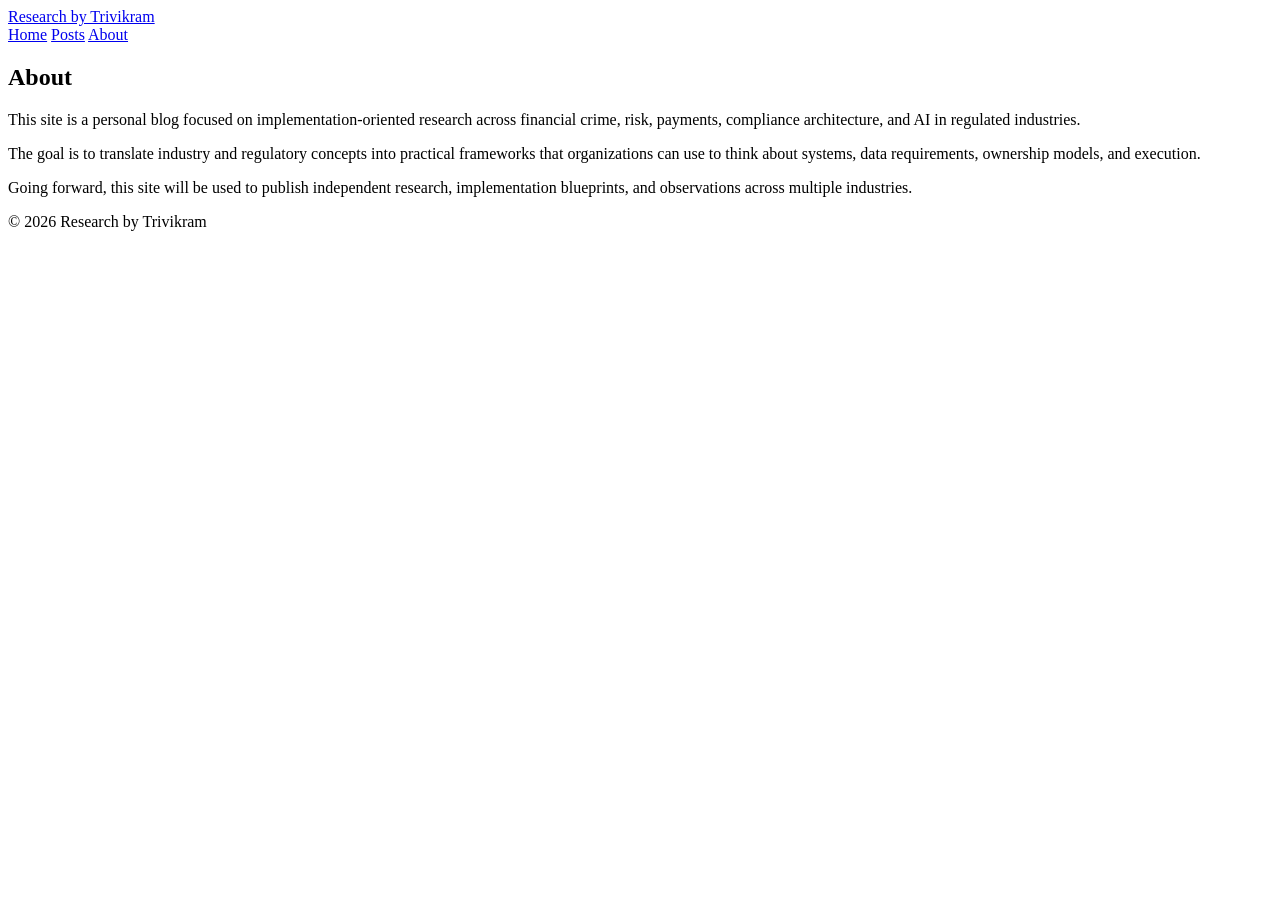
==== about.html @ 57070008 "Add files via upload" ====
<!DOCTYPE html>
<html lang="en">
<head>
  <meta charset="UTF-8" />
  <meta name="viewport" content="width=device-width, initial-scale=1.0" />
  <title>About | Research by Trivikram</title>
  <meta name="description" content="About the author and the purpose of this research blog." />
  <link rel="stylesheet" href="assets/styles.css" />
</head>
<body>
  <header class="site-header">
    <div class="wrap nav">
      <a class="brand" href="index.html">Research by Trivikram</a>
      <nav>
        <a href="index.html">Home</a>
        <a href="posts.html">Posts</a>
        <a href="about.html">About</a>
      </nav>
    </div>
  </header>

  <main class="wrap section">
    <article class="card article">
      <h1>About</h1>
      <p>
        This site is a personal blog focused on implementation-oriented research across financial crime, risk,
        payments, compliance architecture, and AI in regulated industries.
      </p>
      <p>
        The goal is to translate industry and regulatory concepts into practical frameworks that organizations can
        use to think about systems, data requirements, ownership models, and execution.
      </p>
      <p>
        Going forward, this site will be used to publish independent research, implementation blueprints, and
        observations across multiple industries.
      </p>
    </article>
  </main>

  <footer class="site-footer">
    <div class="wrap footer-inner">
      <p>© 2026 Research by Trivikram</p>
    </div>
  </footer>
</body>
</html>
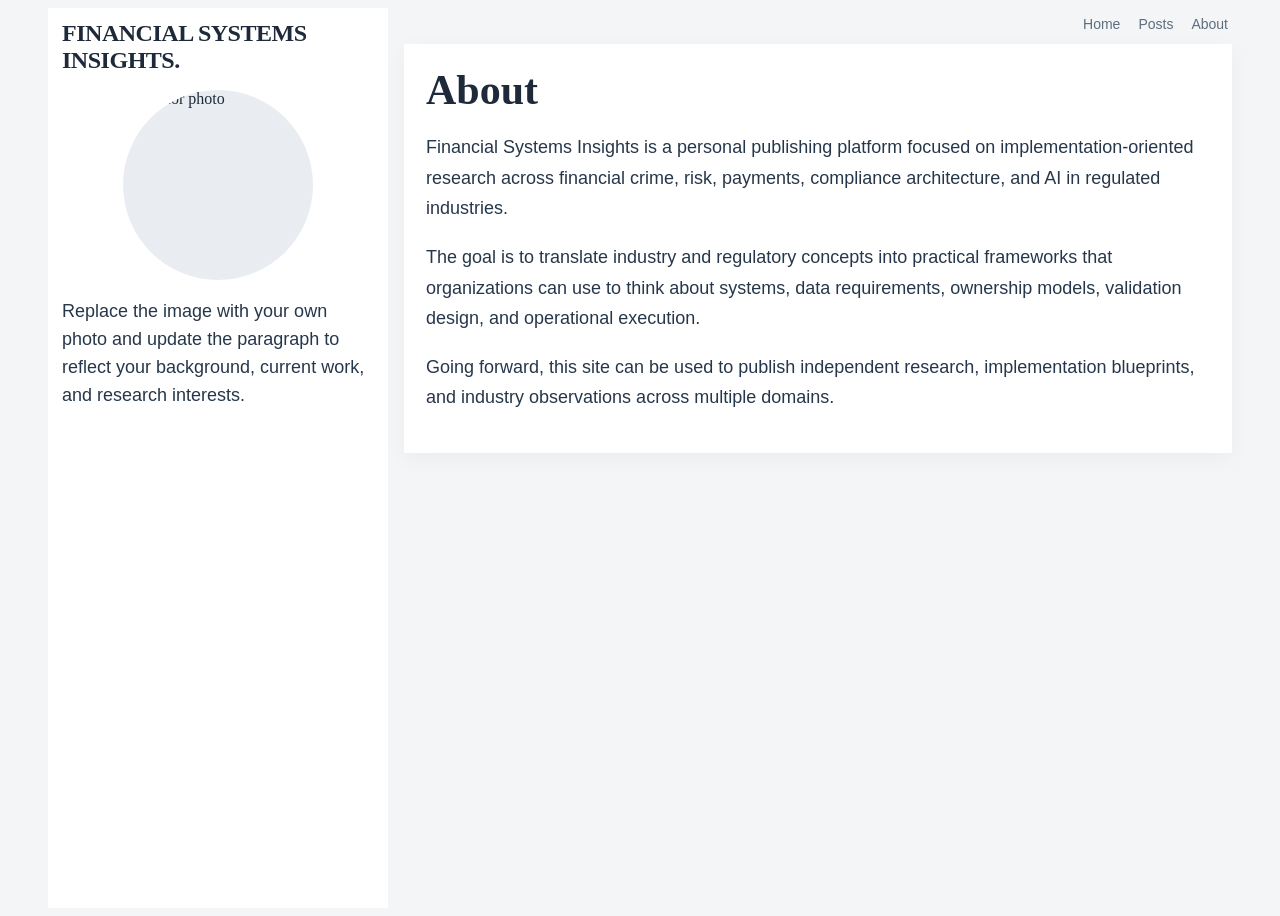
==== commit 7a985a4c: "qwe" ====
--- a/about.html
+++ b/about.html
@@ -3,44 +3,44 @@
 <head>
   <meta charset="UTF-8" />
   <meta name="viewport" content="width=device-width, initial-scale=1.0" />
-  <title>About | Research by Trivikram</title>
-  <meta name="description" content="About the author and the purpose of this research blog." />
+  <title>About | Financial Systems Insights</title>
   <link rel="stylesheet" href="assets/styles.css" />
 </head>
 <body>
-  <header class="site-header">
-    <div class="wrap nav">
-      <a class="brand" href="index.html">Research by Trivikram</a>
-      <nav>
-        <a href="index.html">Home</a>
-        <a href="posts.html">Posts</a>
-        <a href="about.html">About</a>
-      </nav>
+  <div class="page">
+    <div class="layout">
+      <aside class="left-rail">
+        <h1 class="brand">Financial Systems Insights.</h1>
+        <div class="author-photo"><img src="assets/author-placeholder.png" alt="Author photo" /></div>
+        <p class="about">
+          Replace the image with your own photo and update the paragraph to reflect your background, current work, and research interests.
+        </p>
+      </aside>
+
+      <main class="right-content">
+        <nav class="top-nav">
+          <a href="index.html">Home</a>
+          <a href="posts.html">Posts</a>
+          <a href="about.html">About</a>
+        </nav>
+
+        <article class="about-page">
+          <h1>About</h1>
+          <p>
+            Financial Systems Insights is a personal publishing platform focused on implementation-oriented
+            research across financial crime, risk, payments, compliance architecture, and AI in regulated industries.
+          </p>
+          <p>
+            The goal is to translate industry and regulatory concepts into practical frameworks that organizations can
+            use to think about systems, data requirements, ownership models, validation design, and operational execution.
+          </p>
+          <p>
+            Going forward, this site can be used to publish independent research, implementation blueprints,
+            and industry observations across multiple domains.
+          </p>
+        </article>
+      </main>
     </div>
-  </header>
-
-  <main class="wrap section">
-    <article class="card article">
-      <h1>About</h1>
-      <p>
-        This site is a personal blog focused on implementation-oriented research across financial crime, risk,
-        payments, compliance architecture, and AI in regulated industries.
-      </p>
-      <p>
-        The goal is to translate industry and regulatory concepts into practical frameworks that organizations can
-        use to think about systems, data requirements, ownership models, and execution.
-      </p>
-      <p>
-        Going forward, this site will be used to publish independent research, implementation blueprints, and
-        observations across multiple industries.
-      </p>
-    </article>
-  </main>
-
-  <footer class="site-footer">
-    <div class="wrap footer-inner">
-      <p>© 2026 Research by Trivikram</p>
-    </div>
-  </footer>
+  </div>
 </body>
-</html>+</html>
--- a/assets/styles.css
+++ b/assets/styles.css
@@ -0,0 +1,175 @@
+
+:root{
+  --bg:#f4f5f7;
+  --paper:#ffffff;
+  --text:#1e2a39;
+  --muted:#5f6d7f;
+  --line:#d9dde4;
+  --accent:#b96b83;
+  --accent-dark:#9d5269;
+  --shadow:0 6px 20px rgba(0,0,0,.04);
+}
+*{box-sizing:border-box}
+html,body{margin:0;padding:0}
+body{
+  font-family: Georgia, "Times New Roman", serif;
+  background:var(--bg);
+  color:var(--text);
+}
+a{text-decoration:none;color:inherit}
+.page{
+  max-width:1200px;
+  margin:0 auto;
+  padding:8px;
+}
+.layout{
+  display:grid;
+  grid-template-columns:340px 1fr;
+  gap:16px;
+  align-items:start;
+}
+.left-rail{
+  background:var(--paper);
+  padding:12px 14px;
+  min-height:100vh;
+  position:sticky;
+  top:0;
+}
+.brand{
+  font-size:24px;
+  font-weight:700;
+  letter-spacing:-.02em;
+  margin:0 0 10px;
+  text-transform:uppercase;
+}
+.author-photo{
+  width:190px;
+  height:190px;
+  border-radius:50%;
+  overflow:hidden;
+  margin:16px auto 18px;
+  background:#e9edf2;
+}
+.author-photo img{
+  width:100%;
+  height:100%;
+  object-fit:cover;
+  display:block;
+}
+.about{
+  font-family: Arial, Helvetica, sans-serif;
+  font-size:18px;
+  line-height:1.55;
+  color:#27374b;
+  margin:0 0 18px;
+}
+.socials{
+  display:flex;
+  gap:12px;
+  margin:12px 0 20px;
+}
+.social{
+  width:44px;height:44px;border-radius:50%;
+  display:flex;align-items:center;justify-content:center;
+  color:#fff;font-family:Arial,Helvetica,sans-serif;font-weight:700;font-size:22px;
+}
+.s-fb{background:#4267B2}.s-pi{background:#cc2127}.s-x{background:#111}.s-in{background:#0a66c2}
+.rail-title{
+  border-top:6px solid #111;
+  display:inline-block;
+  padding-top:4px;
+  margin:8px 0 10px;
+  font-size:22px;
+  font-weight:700;
+  text-transform:uppercase;
+}
+.latest-list{
+  list-style:none;
+  padding:0;margin:0;
+}
+.latest-list li{
+  margin:0 0 14px;
+  font-family:Arial, Helvetica, sans-serif;
+  font-size:18px;
+  line-height:1.45;
+}
+.right-content{
+  padding-top:0;
+}
+.top-nav{
+  display:flex;
+  justify-content:flex-end;
+  gap:18px;
+  padding:8px 4px 12px;
+  font-family:Arial, Helvetica, sans-serif;
+  font-size:14px;
+  color:var(--muted);
+}
+.top-nav a:hover{color:var(--accent-dark)}
+.post{
+  background:var(--paper);
+  padding:12px 14px 10px;
+  margin-bottom:10px;
+  border-top:1px solid #111;
+  box-shadow:var(--shadow);
+}
+.post:first-of-type{border-top:none}
+.kicker{
+  font-family:Arial, Helvetica, sans-serif;
+  font-size:12px;
+  color:var(--accent);
+  text-transform:uppercase;
+  letter-spacing:.08em;
+  font-weight:700;
+  margin-bottom:8px;
+}
+.post h2{
+  margin:0 0 10px;
+  font-size:34px;
+  line-height:1.18;
+  font-weight:700;
+  letter-spacing:-.02em;
+}
+.post p{
+  margin:0 0 10px;
+  font-family:Arial, Helvetica, sans-serif;
+  font-size:18px;
+  line-height:1.58;
+  color:#27374b;
+}
+.read-more{
+  font-family:Arial, Helvetica, sans-serif;
+  font-size:16px;
+  color:var(--text);
+}
+.read-more:hover{color:var(--accent-dark)}
+.separator{
+  height:1px;
+  background:var(--line);
+  margin:10px 0 4px;
+}
+.about-page,.post-page{
+  background:var(--paper);
+  padding:22px;
+  box-shadow:var(--shadow);
+}
+.about-page h1,.post-page h1{
+  margin:0 0 12px;
+  font-size:42px;
+  line-height:1.15;
+}
+.post-page h2{
+  margin:22px 0 10px;
+  font-size:28px;
+}
+.about-page p,.post-page p,.post-page li{
+  font-family:Arial, Helvetica, sans-serif;
+  font-size:18px;
+  line-height:1.7;
+  color:#27374b;
+}
+.post-page ul{padding-left:22px}
+@media (max-width: 900px){
+  .layout{grid-template-columns:1fr}
+  .left-rail{position:static;min-height:auto}
+}
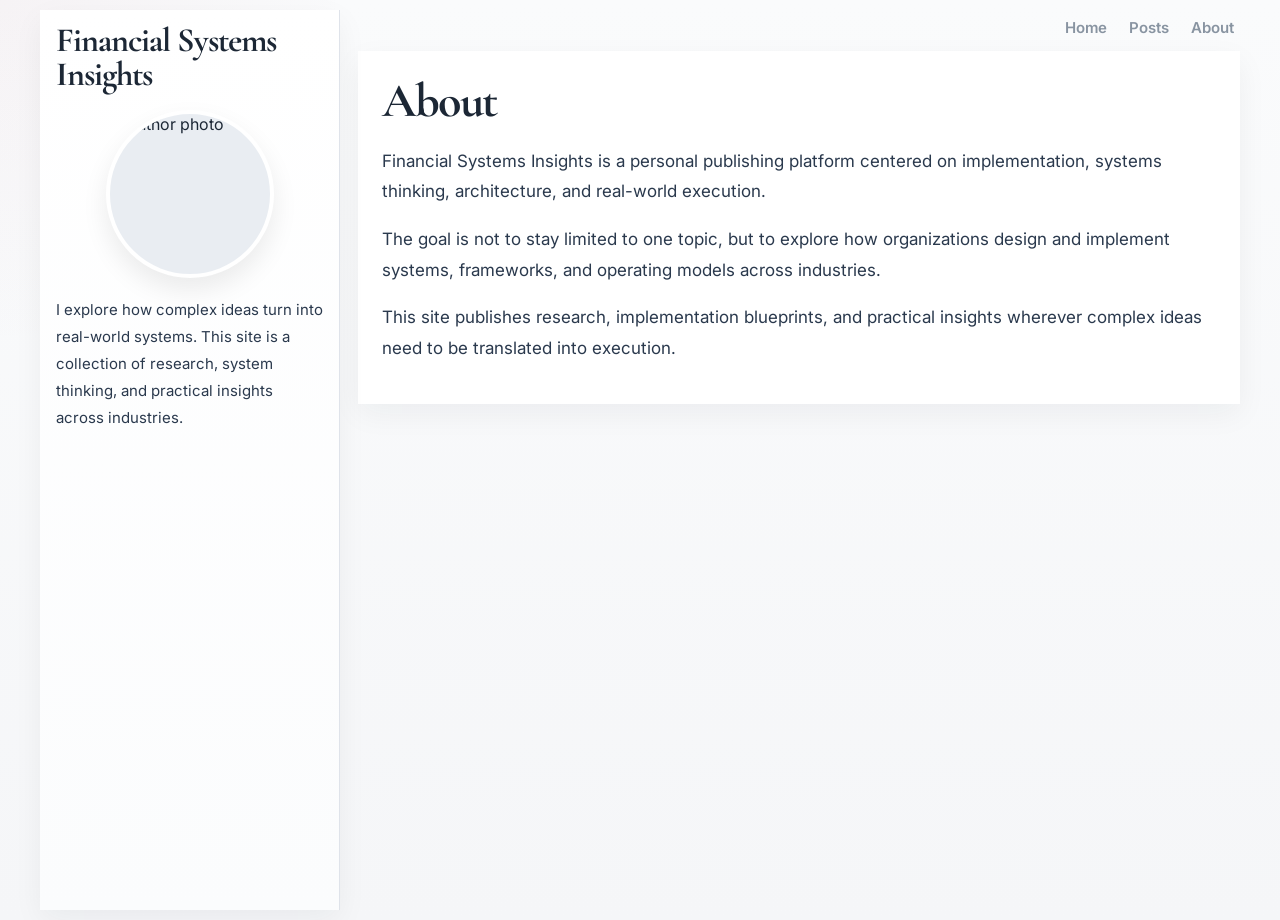
==== commit 6917027d: "qa" ====
--- a/about.html
+++ b/about.html
@@ -1,46 +1 @@
-<!DOCTYPE html>
-<html lang="en">
-<head>
-  <meta charset="UTF-8" />
-  <meta name="viewport" content="width=device-width, initial-scale=1.0" />
-  <title>About | Financial Systems Insights</title>
-  <link rel="stylesheet" href="assets/styles.css" />
-</head>
-<body>
-  <div class="page">
-    <div class="layout">
-      <aside class="left-rail">
-        <h1 class="brand">Financial Systems Insights.</h1>
-        <div class="author-photo"><img src="assets/author-placeholder.png" alt="Author photo" /></div>
-        <p class="about">
-          Replace the image with your own photo and update the paragraph to reflect your background, current work, and research interests.
-        </p>
-      </aside>
-
-      <main class="right-content">
-        <nav class="top-nav">
-          <a href="index.html">Home</a>
-          <a href="posts.html">Posts</a>
-          <a href="about.html">About</a>
-        </nav>
-
-        <article class="about-page">
-          <h1>About</h1>
-          <p>
-            Financial Systems Insights is a personal publishing platform focused on implementation-oriented
-            research across financial crime, risk, payments, compliance architecture, and AI in regulated industries.
-          </p>
-          <p>
-            The goal is to translate industry and regulatory concepts into practical frameworks that organizations can
-            use to think about systems, data requirements, ownership models, validation design, and operational execution.
-          </p>
-          <p>
-            Going forward, this site can be used to publish independent research, implementation blueprints,
-            and industry observations across multiple domains.
-          </p>
-        </article>
-      </main>
-    </div>
-  </div>
-</body>
-</html>
+<!DOCTYPE html><html lang="en"><head><meta charset="UTF-8" /><meta name="viewport" content="width=device-width, initial-scale=1.0" /><title>About | Financial Systems Insights</title><link rel="stylesheet" href="assets/styles.css" /></head><body><div class="page"><div class="layout"><aside class="left-rail"><h1 class="brand">Financial Systems Insights</h1><div class="author-photo"><img src="assets/author-placeholder.png" alt="Author photo" /></div><p class="about">I explore how complex ideas turn into real-world systems. This site is a collection of research, system thinking, and practical insights across industries.</p></aside><main class="right-content"><nav class="top-nav"><a href="index.html">Home</a><a href="posts.html">Posts</a><a href="about.html">About</a></nav><article class="about-page"><h1>About</h1><p>Financial Systems Insights is a personal publishing platform centered on implementation, systems thinking, architecture, and real-world execution.</p><p>The goal is not to stay limited to one topic, but to explore how organizations design and implement systems, frameworks, and operating models across industries.</p><p>This site publishes research, implementation blueprints, and practical insights wherever complex ideas need to be translated into execution.</p></article></main></div></div></body></html>
--- a/assets/styles.css
+++ b/assets/styles.css
@@ -1,175 +1,51 @@
-
-:root{
-  --bg:#f4f5f7;
-  --paper:#ffffff;
-  --text:#1e2a39;
-  --muted:#5f6d7f;
-  --line:#d9dde4;
-  --accent:#b96b83;
-  --accent-dark:#9d5269;
-  --shadow:0 6px 20px rgba(0,0,0,.04);
-}
-*{box-sizing:border-box}
-html,body{margin:0;padding:0}
-body{
-  font-family: Georgia, "Times New Roman", serif;
-  background:var(--bg);
-  color:var(--text);
-}
+@import url('https://fonts.googleapis.com/css2?family=Inter:wght@400;500;600;700;800&family=Cormorant+Garamond:wght@600;700&display=swap');
+:root{--bg:#f5f6f8;--paper:#ffffff;--text:#1c2735;--muted:#617082;--line:#dfe3ea;--accent:#b56f86;--accent-dark:#964f66;--shadow:0 10px 28px rgba(21,31,45,.05);--shadow-soft:0 20px 50px rgba(21,31,45,.06);--chip:#f7f8fb;--chipline:#d9dde6}
+*{box-sizing:border-box}html,body{margin:0;padding:0}
+body{font-family:Inter,Arial,Helvetica,sans-serif;background:radial-gradient(circle at top left, rgba(181,111,134,.06), transparent 22%),linear-gradient(180deg,#fafbfc 0%, var(--bg) 100%);color:var(--text)}
 a{text-decoration:none;color:inherit}
-.page{
-  max-width:1200px;
-  margin:0 auto;
-  padding:8px;
-}
-.layout{
-  display:grid;
-  grid-template-columns:340px 1fr;
-  gap:16px;
-  align-items:start;
-}
-.left-rail{
-  background:var(--paper);
-  padding:12px 14px;
-  min-height:100vh;
-  position:sticky;
-  top:0;
-}
-.brand{
-  font-size:24px;
-  font-weight:700;
-  letter-spacing:-.02em;
-  margin:0 0 10px;
-  text-transform:uppercase;
-}
-.author-photo{
-  width:190px;
-  height:190px;
-  border-radius:50%;
-  overflow:hidden;
-  margin:16px auto 18px;
-  background:#e9edf2;
-}
-.author-photo img{
-  width:100%;
-  height:100%;
-  object-fit:cover;
-  display:block;
-}
-.about{
-  font-family: Arial, Helvetica, sans-serif;
-  font-size:18px;
-  line-height:1.55;
-  color:#27374b;
-  margin:0 0 18px;
-}
-.socials{
-  display:flex;
-  gap:12px;
-  margin:12px 0 20px;
-}
-.social{
-  width:44px;height:44px;border-radius:50%;
-  display:flex;align-items:center;justify-content:center;
-  color:#fff;font-family:Arial,Helvetica,sans-serif;font-weight:700;font-size:22px;
-}
+.page{max-width:1220px;margin:0 auto;padding:10px}
+.layout{display:grid;grid-template-columns:300px 1fr;gap:18px;align-items:start}
+.left-rail{background:linear-gradient(180deg,#ffffff 0%, #fbfcfd 100%);padding:14px 16px 18px;min-height:100vh;position:sticky;top:0;border-right:1px solid var(--line);box-shadow:var(--shadow)}
+.brand{font-family:"Cormorant Garamond",Georgia,serif;font-size:34px;font-weight:700;line-height:1;margin:0 0 14px;letter-spacing:-.03em}
+.author-photo{width:168px;height:168px;border-radius:50%;overflow:hidden;margin:18px auto 18px;background:#e9edf2;border:4px solid #fff;box-shadow:0 12px 26px rgba(0,0,0,.08)}
+.author-photo img{width:100%;height:100%;object-fit:cover;display:block}
+.about{font-size:15px;line-height:1.8;color:#2a394d;margin:0 0 16px}
+.socials{display:flex;gap:10px;margin:12px 0 20px}
+.social{width:42px;height:42px;border-radius:50%;display:flex;align-items:center;justify-content:center;color:#fff;font-weight:700;font-size:18px;box-shadow:0 8px 20px rgba(0,0,0,.08);transition:transform .18s ease,opacity .18s ease}
+.social:hover{transform:translateY(-2px);opacity:.92}
 .s-fb{background:#4267B2}.s-pi{background:#cc2127}.s-x{background:#111}.s-in{background:#0a66c2}
-.rail-title{
-  border-top:6px solid #111;
-  display:inline-block;
-  padding-top:4px;
-  margin:8px 0 10px;
-  font-size:22px;
-  font-weight:700;
-  text-transform:uppercase;
-}
-.latest-list{
-  list-style:none;
-  padding:0;margin:0;
-}
-.latest-list li{
-  margin:0 0 14px;
-  font-family:Arial, Helvetica, sans-serif;
-  font-size:18px;
-  line-height:1.45;
-}
-.right-content{
-  padding-top:0;
-}
-.top-nav{
-  display:flex;
-  justify-content:flex-end;
-  gap:18px;
-  padding:8px 4px 12px;
-  font-family:Arial, Helvetica, sans-serif;
-  font-size:14px;
-  color:var(--muted);
-}
-.top-nav a:hover{color:var(--accent-dark)}
-.post{
-  background:var(--paper);
-  padding:12px 14px 10px;
-  margin-bottom:10px;
-  border-top:1px solid #111;
-  box-shadow:var(--shadow);
-}
+.rail-title{border-top:5px solid #111;display:inline-block;padding-top:6px;margin:6px 0 12px;font-family:"Cormorant Garamond",Georgia,serif;font-size:18px;font-weight:700;text-transform:uppercase;letter-spacing:.04em}
+.latest-list{list-style:none;padding:0;margin:0}
+.latest-list li{margin:0 0 12px;font-size:15px;line-height:1.5;color:#2a394d}
+.latest-list a:hover{color:var(--accent-dark)}
+.right-content{padding-top:0}
+.top-nav{display:flex;justify-content:flex-end;gap:22px;padding:8px 6px 14px;font-size:15px;font-weight:600;color:var(--muted)}
+.top-nav a{opacity:.74;transition:opacity .18s ease,color .18s ease}
+.top-nav a:hover{opacity:1;color:var(--accent-dark)}
+.post{background:linear-gradient(180deg,#ffffff 0%, #fefefe 100%);padding:14px 16px 12px;margin-bottom:14px;border-top:1px solid #161a1f;box-shadow:var(--shadow);transition:transform .18s ease,box-shadow .18s ease}
+.post:hover{transform:translateY(-2px);box-shadow:var(--shadow-soft)}
 .post:first-of-type{border-top:none}
-.kicker{
-  font-family:Arial, Helvetica, sans-serif;
-  font-size:12px;
-  color:var(--accent);
-  text-transform:uppercase;
-  letter-spacing:.08em;
-  font-weight:700;
-  margin-bottom:8px;
-}
-.post h2{
-  margin:0 0 10px;
-  font-size:34px;
-  line-height:1.18;
-  font-weight:700;
-  letter-spacing:-.02em;
-}
-.post p{
-  margin:0 0 10px;
-  font-family:Arial, Helvetica, sans-serif;
-  font-size:18px;
-  line-height:1.58;
-  color:#27374b;
-}
-.read-more{
-  font-family:Arial, Helvetica, sans-serif;
-  font-size:16px;
-  color:var(--text);
-}
+.kicker{font-size:11px;color:var(--accent);text-transform:uppercase;letter-spacing:.12em;font-weight:700;margin-bottom:8px}
+.post h2{margin:0 0 12px;font-family:"Cormorant Garamond",Georgia,serif;font-size:33px;line-height:1.18;font-weight:700;letter-spacing:-.02em}
+.post h2 a:hover{color:var(--accent-dark)}
+.post p{margin:0 0 10px;font-size:17px;line-height:1.65;color:#2a394d}
+.read-more{font-size:15px;color:var(--text);font-weight:600}
 .read-more:hover{color:var(--accent-dark)}
-.separator{
-  height:1px;
-  background:var(--line);
-  margin:10px 0 4px;
-}
-.about-page,.post-page{
-  background:var(--paper);
-  padding:22px;
-  box-shadow:var(--shadow);
-}
-.about-page h1,.post-page h1{
-  margin:0 0 12px;
-  font-size:42px;
-  line-height:1.15;
-}
-.post-page h2{
-  margin:22px 0 10px;
-  font-size:28px;
-}
-.about-page p,.post-page p,.post-page li{
-  font-family:Arial, Helvetica, sans-serif;
-  font-size:18px;
-  line-height:1.7;
-  color:#27374b;
-}
+.separator{height:1px;background:#e5e7eb;margin:16px 0}
+.about-page,.post-page{background:var(--paper);padding:24px;box-shadow:var(--shadow)}
+.about-page h1,.post-page h1{margin:0 0 14px;font-family:"Cormorant Garamond",Georgia,serif;font-size:48px;line-height:1.12;letter-spacing:-.03em}
+.post-page h2{margin:24px 0 10px;font-family:"Cormorant Garamond",Georgia,serif;font-size:30px}
+.about-page p,.post-page p,.post-page li{font-size:17px;line-height:1.8;color:#2a394d}
 .post-page ul{padding-left:22px}
-@media (max-width: 900px){
-  .layout{grid-template-columns:1fr}
-  .left-rail{position:static;min-height:auto}
-}
+.diagram{margin:18px 0;padding:16px;border:1px solid var(--line);border-radius:18px;background:linear-gradient(180deg,#fff 0%, #fafbfd 100%)}
+.diagram-title{font-size:12px;color:var(--accent);text-transform:uppercase;letter-spacing:.12em;font-weight:700;margin:0 0 12px}
+.flow{display:flex;flex-wrap:wrap;gap:10px;align-items:center}
+.node{padding:10px 12px;border:1px solid var(--chipline);background:var(--chip);border-radius:999px;font-size:13px;font-weight:700;color:#334155}
+.arrow{font-size:18px;color:#94a3b8;font-weight:700}
+.two-col{display:grid;grid-template-columns:1fr 1fr;gap:14px;margin:18px 0}
+.callout{padding:14px 16px;border:1px solid var(--line);border-radius:16px;background:#fafbfe}
+.callout h3{margin:0 0 8px;font-size:13px;text-transform:uppercase;letter-spacing:.08em;color:var(--accent)}
+.callout p{margin:0;font-size:15px;line-height:1.7;color:#334155}
+.note{margin-top:18px;padding:14px 16px;border-left:4px solid var(--accent);background:#fbf7f8}
+.note strong{display:block;margin-bottom:6px}
+@media (max-width:900px){.layout{grid-template-columns:1fr}.left-rail{position:static;min-height:auto}.two-col{grid-template-columns:1fr}}
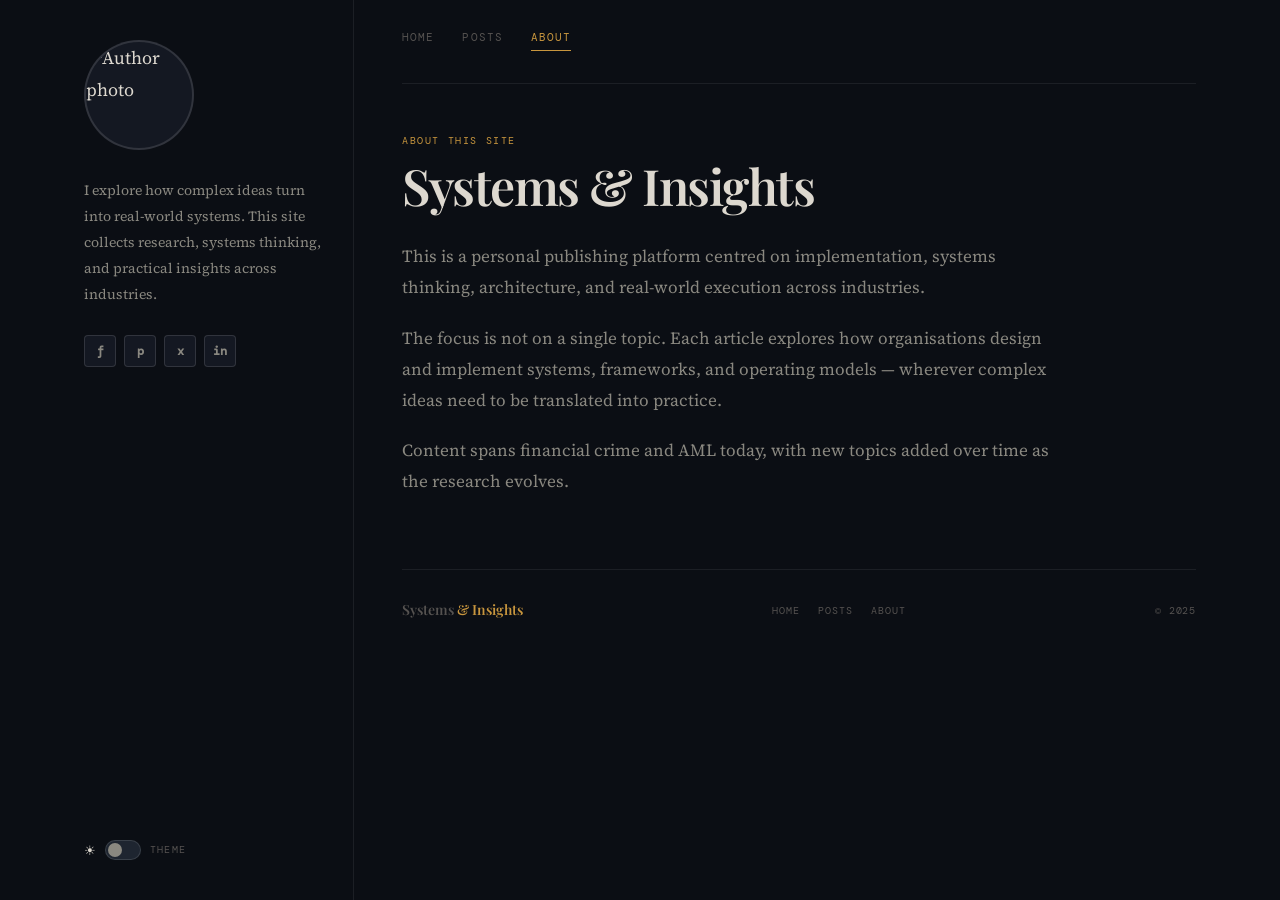
==== commit 9cb2a190: "qas" ====
--- a/about.html
+++ b/about.html
@@ -1 +1,64 @@
-<!DOCTYPE html><html lang="en"><head><meta charset="UTF-8" /><meta name="viewport" content="width=device-width, initial-scale=1.0" /><title>About | Financial Systems Insights</title><link rel="stylesheet" href="assets/styles.css" /></head><body><div class="page"><div class="layout"><aside class="left-rail"><h1 class="brand">Financial Systems Insights</h1><div class="author-photo"><img src="assets/author-placeholder.png" alt="Author photo" /></div><p class="about">I explore how complex ideas turn into real-world systems. This site is a collection of research, system thinking, and practical insights across industries.</p></aside><main class="right-content"><nav class="top-nav"><a href="index.html">Home</a><a href="posts.html">Posts</a><a href="about.html">About</a></nav><article class="about-page"><h1>About</h1><p>Financial Systems Insights is a personal publishing platform centered on implementation, systems thinking, architecture, and real-world execution.</p><p>The goal is not to stay limited to one topic, but to explore how organizations design and implement systems, frameworks, and operating models across industries.</p><p>This site publishes research, implementation blueprints, and practical insights wherever complex ideas need to be translated into execution.</p></article></main></div></div></body></html>+<!DOCTYPE html>
+<html lang="en" data-theme="dark">
+<head>
+  <meta charset="UTF-8" />
+  <meta name="viewport" content="width=device-width, initial-scale=1.0" />
+  <title>About | Systems &amp; Insights</title>
+  <link rel="stylesheet" href="assets/styles.css" />
+  <script src="assets/main.js"></script>
+</head>
+<body>
+<div class="page">
+  <div class="layout">
+
+    <aside class="left-rail">
+      <div class="author-photo">
+        <img src="assets/author-placeholder.png" alt="Author photo" />
+      </div>
+      <p class="about">I explore how complex ideas turn into real-world systems. This site collects research, systems thinking, and practical insights across industries.</p>
+      <div class="socials">
+        <a href="#" class="social">f</a>
+        <a href="#" class="social">p</a>
+        <a href="#" class="social">x</a>
+        <a href="#" class="social">in</a>
+      </div>
+      <div style="margin-top:auto">
+        <div class="theme-toggle" id="theme-toggle">
+          <span class="theme-toggle-icon">☀</span>
+          <div class="toggle-track"><div class="toggle-knob"></div></div>
+          <span class="theme-toggle-label">Theme</span>
+        </div>
+      </div>
+    </aside>
+
+    <main class="right-content">
+      <nav class="top-nav">
+        <a href="index.html">Home</a>
+        <a href="posts.html">Posts</a>
+        <a href="about.html" class="active">About</a>
+        <div class="top-nav-spacer"></div>
+      </nav>
+
+      <article class="about-page">
+        <div class="kicker">About this site</div>
+        <h1>Systems &amp; Insights</h1>
+        <p>This is a personal publishing platform centred on implementation, systems thinking, architecture, and real-world execution across industries.</p>
+        <p>The focus is not on a single topic. Each article explores how organisations design and implement systems, frameworks, and operating models — wherever complex ideas need to be translated into practice.</p>
+        <p>Content spans financial crime and AML today, with new topics added over time as the research evolves.</p>
+      </article>
+
+      <footer class="site-footer">
+        <div class="footer-brand">Systems <span>&amp; Insights</span></div>
+        <div class="footer-links">
+          <a href="index.html">Home</a>
+          <a href="posts.html">Posts</a>
+          <a href="about.html">About</a>
+        </div>
+        <div class="footer-copy">© 2025</div>
+      </footer>
+    </main>
+
+  </div>
+</div>
+</body>
+</html>
--- a/assets/styles.css
+++ b/assets/styles.css
@@ -1,51 +1,728 @@
-@import url('https://fonts.googleapis.com/css2?family=Inter:wght@400;500;600;700;800&family=Cormorant+Garamond:wght@600;700&display=swap');
-:root{--bg:#f5f6f8;--paper:#ffffff;--text:#1c2735;--muted:#617082;--line:#dfe3ea;--accent:#b56f86;--accent-dark:#964f66;--shadow:0 10px 28px rgba(21,31,45,.05);--shadow-soft:0 20px 50px rgba(21,31,45,.06);--chip:#f7f8fb;--chipline:#d9dde6}
-*{box-sizing:border-box}html,body{margin:0;padding:0}
-body{font-family:Inter,Arial,Helvetica,sans-serif;background:radial-gradient(circle at top left, rgba(181,111,134,.06), transparent 22%),linear-gradient(180deg,#fafbfc 0%, var(--bg) 100%);color:var(--text)}
-a{text-decoration:none;color:inherit}
-.page{max-width:1220px;margin:0 auto;padding:10px}
-.layout{display:grid;grid-template-columns:300px 1fr;gap:18px;align-items:start}
-.left-rail{background:linear-gradient(180deg,#ffffff 0%, #fbfcfd 100%);padding:14px 16px 18px;min-height:100vh;position:sticky;top:0;border-right:1px solid var(--line);box-shadow:var(--shadow)}
-.brand{font-family:"Cormorant Garamond",Georgia,serif;font-size:34px;font-weight:700;line-height:1;margin:0 0 14px;letter-spacing:-.03em}
-.author-photo{width:168px;height:168px;border-radius:50%;overflow:hidden;margin:18px auto 18px;background:#e9edf2;border:4px solid #fff;box-shadow:0 12px 26px rgba(0,0,0,.08)}
-.author-photo img{width:100%;height:100%;object-fit:cover;display:block}
-.about{font-size:15px;line-height:1.8;color:#2a394d;margin:0 0 16px}
-.socials{display:flex;gap:10px;margin:12px 0 20px}
-.social{width:42px;height:42px;border-radius:50%;display:flex;align-items:center;justify-content:center;color:#fff;font-weight:700;font-size:18px;box-shadow:0 8px 20px rgba(0,0,0,.08);transition:transform .18s ease,opacity .18s ease}
-.social:hover{transform:translateY(-2px);opacity:.92}
-.s-fb{background:#4267B2}.s-pi{background:#cc2127}.s-x{background:#111}.s-in{background:#0a66c2}
-.rail-title{border-top:5px solid #111;display:inline-block;padding-top:6px;margin:6px 0 12px;font-family:"Cormorant Garamond",Georgia,serif;font-size:18px;font-weight:700;text-transform:uppercase;letter-spacing:.04em}
-.latest-list{list-style:none;padding:0;margin:0}
-.latest-list li{margin:0 0 12px;font-size:15px;line-height:1.5;color:#2a394d}
-.latest-list a:hover{color:var(--accent-dark)}
-.right-content{padding-top:0}
-.top-nav{display:flex;justify-content:flex-end;gap:22px;padding:8px 6px 14px;font-size:15px;font-weight:600;color:var(--muted)}
-.top-nav a{opacity:.74;transition:opacity .18s ease,color .18s ease}
-.top-nav a:hover{opacity:1;color:var(--accent-dark)}
-.post{background:linear-gradient(180deg,#ffffff 0%, #fefefe 100%);padding:14px 16px 12px;margin-bottom:14px;border-top:1px solid #161a1f;box-shadow:var(--shadow);transition:transform .18s ease,box-shadow .18s ease}
-.post:hover{transform:translateY(-2px);box-shadow:var(--shadow-soft)}
-.post:first-of-type{border-top:none}
-.kicker{font-size:11px;color:var(--accent);text-transform:uppercase;letter-spacing:.12em;font-weight:700;margin-bottom:8px}
-.post h2{margin:0 0 12px;font-family:"Cormorant Garamond",Georgia,serif;font-size:33px;line-height:1.18;font-weight:700;letter-spacing:-.02em}
-.post h2 a:hover{color:var(--accent-dark)}
-.post p{margin:0 0 10px;font-size:17px;line-height:1.65;color:#2a394d}
-.read-more{font-size:15px;color:var(--text);font-weight:600}
-.read-more:hover{color:var(--accent-dark)}
-.separator{height:1px;background:#e5e7eb;margin:16px 0}
-.about-page,.post-page{background:var(--paper);padding:24px;box-shadow:var(--shadow)}
-.about-page h1,.post-page h1{margin:0 0 14px;font-family:"Cormorant Garamond",Georgia,serif;font-size:48px;line-height:1.12;letter-spacing:-.03em}
-.post-page h2{margin:24px 0 10px;font-family:"Cormorant Garamond",Georgia,serif;font-size:30px}
-.about-page p,.post-page p,.post-page li{font-size:17px;line-height:1.8;color:#2a394d}
-.post-page ul{padding-left:22px}
-.diagram{margin:18px 0;padding:16px;border:1px solid var(--line);border-radius:18px;background:linear-gradient(180deg,#fff 0%, #fafbfd 100%)}
-.diagram-title{font-size:12px;color:var(--accent);text-transform:uppercase;letter-spacing:.12em;font-weight:700;margin:0 0 12px}
-.flow{display:flex;flex-wrap:wrap;gap:10px;align-items:center}
-.node{padding:10px 12px;border:1px solid var(--chipline);background:var(--chip);border-radius:999px;font-size:13px;font-weight:700;color:#334155}
-.arrow{font-size:18px;color:#94a3b8;font-weight:700}
-.two-col{display:grid;grid-template-columns:1fr 1fr;gap:14px;margin:18px 0}
-.callout{padding:14px 16px;border:1px solid var(--line);border-radius:16px;background:#fafbfe}
-.callout h3{margin:0 0 8px;font-size:13px;text-transform:uppercase;letter-spacing:.08em;color:var(--accent)}
-.callout p{margin:0;font-size:15px;line-height:1.7;color:#334155}
-.note{margin-top:18px;padding:14px 16px;border-left:4px solid var(--accent);background:#fbf7f8}
-.note strong{display:block;margin-bottom:6px}
-@media (max-width:900px){.layout{grid-template-columns:1fr}.left-rail{position:static;min-height:auto}.two-col{grid-template-columns:1fr}}
+@import url('https://fonts.googleapis.com/css2?family=Playfair+Display:ital,wght@0,400;0,500;0,600;0,700;1,400;1,600&family=Source+Serif+4:ital,opsz,wght@0,8..60,300;0,8..60,400;0,8..60,600;1,8..60,400&family=DM+Mono:wght@400;500&display=swap');
+
+/* ── DARK THEME (default) ───────────────────────────────── */
+:root {
+  --bg: #0b0e14;
+  --bg-soft: #111520;
+  --bg-card: #141822;
+  --bg-card-hover: #181d28;
+  --text: #ddd8cf;
+  --text-soft: #8a8880;
+  --text-muted: #555250;
+  --accent: #c8963e;
+  --accent-light: #e0b06a;
+  --accent-dim: rgba(200,150,62,0.12);
+  --line: rgba(255,255,255,0.07);
+  --line-strong: rgba(255,255,255,0.12);
+  --toggle-bg: #1e2530;
+  --toggle-knob: #8a8880;
+  --brand-font: 'Playfair Display', Georgia, serif;
+  --body-font: 'Source Serif 4', Georgia, serif;
+  --mono-font: 'DM Mono', monospace;
+}
+
+/* ── LIGHT THEME ────────────────────────────────────────── */
+[data-theme="light"] {
+  --bg: #f7f4ef;
+  --bg-soft: #f0ece5;
+  --bg-card: #ffffff;
+  --bg-card-hover: #faf8f5;
+  --text: #1a1714;
+  --text-soft: #4a4540;
+  --text-muted: #9a9590;
+  --accent: #b07828;
+  --accent-light: #c8963e;
+  --accent-dim: rgba(176,120,40,0.10);
+  --line: rgba(0,0,0,0.08);
+  --line-strong: rgba(0,0,0,0.13);
+  --toggle-bg: #e4dfd8;
+  --toggle-knob: #9a9590;
+}
+
+*, *::before, *::after { box-sizing: border-box; margin: 0; padding: 0; }
+html { scroll-behavior: smooth; }
+
+body {
+  font-family: var(--body-font);
+  background: var(--bg);
+  color: var(--text);
+  font-size: 18px;
+  line-height: 1.75;
+  min-height: 100vh;
+  transition: background 0.3s ease, color 0.3s ease;
+}
+
+a { text-decoration: none; color: inherit; }
+
+/* ── LAYOUT ─────────────────────────────────────────────── */
+.page { max-width: 1160px; margin: 0 auto; padding: 0 24px; }
+
+.layout {
+  display: grid;
+  grid-template-columns: 270px 1fr;
+  min-height: 100vh;
+}
+
+/* ── LEFT RAIL ──────────────────────────────────────────── */
+.left-rail {
+  padding: 40px 32px 40px 0;
+  position: sticky;
+  top: 0;
+  height: 100vh;
+  overflow-y: auto;
+  border-right: 1px solid var(--line);
+  display: flex;
+  flex-direction: column;
+  gap: 28px;
+  transition: border-color 0.3s ease;
+}
+.left-rail::-webkit-scrollbar { width: 0; }
+
+/* Author photo — large */
+.author-photo {
+  width: 110px;
+  height: 110px;
+  border-radius: 50%;
+  overflow: hidden;
+  background: var(--bg-card);
+  border: 2px solid var(--line-strong);
+  flex-shrink: 0;
+  transition: border-color 0.3s ease;
+}
+.author-photo img {
+  width: 100%;
+  height: 100%;
+  object-fit: cover;
+  display: block;
+}
+
+.about {
+  font-size: 14px;
+  line-height: 1.85;
+  color: var(--text-soft);
+}
+
+.socials { display: flex; gap: 8px; }
+.social {
+  width: 32px;
+  height: 32px;
+  border-radius: 4px;
+  display: flex;
+  align-items: center;
+  justify-content: center;
+  color: var(--text-soft);
+  font-size: 12px;
+  font-weight: 600;
+  font-family: var(--mono-font);
+  border: 1px solid var(--line-strong);
+  background: var(--bg-card);
+  transition: all 0.2s ease;
+}
+.social:hover {
+  color: var(--accent);
+  border-color: var(--accent);
+  background: var(--accent-dim);
+}
+
+.rail-section-title {
+  font-family: var(--mono-font);
+  font-size: 10px;
+  letter-spacing: 0.14em;
+  text-transform: uppercase;
+  color: var(--text-muted);
+  padding-bottom: 10px;
+  border-bottom: 1px solid var(--line);
+}
+
+.latest-list { list-style: none; display: flex; flex-direction: column; gap: 12px; }
+.latest-list li {
+  font-size: 13px;
+  line-height: 1.55;
+  color: var(--text-soft);
+  padding-left: 12px;
+  border-left: 2px solid transparent;
+  transition: border-color 0.2s ease;
+}
+.latest-list li:hover { border-left-color: var(--accent); }
+.latest-list a:hover { color: var(--text); }
+
+/* ── THEME TOGGLE ───────────────────────────────────────── */
+.theme-toggle {
+  display: flex;
+  align-items: center;
+  gap: 9px;
+  cursor: pointer;
+  user-select: none;
+}
+.theme-toggle-label {
+  font-family: var(--mono-font);
+  font-size: 10px;
+  letter-spacing: 0.12em;
+  text-transform: uppercase;
+  color: var(--text-muted);
+}
+.toggle-track {
+  width: 36px;
+  height: 20px;
+  border-radius: 10px;
+  background: var(--toggle-bg);
+  position: relative;
+  transition: background 0.3s ease;
+  border: 1px solid var(--line-strong);
+  flex-shrink: 0;
+}
+.toggle-knob {
+  width: 14px;
+  height: 14px;
+  border-radius: 50%;
+  background: var(--toggle-knob);
+  position: absolute;
+  top: 2px;
+  left: 2px;
+  transition: transform 0.25s ease, background 0.3s ease;
+}
+[data-theme="light"] .toggle-knob {
+  transform: translateX(16px);
+  background: var(--accent);
+}
+[data-theme="light"] .toggle-track {
+  background: var(--accent-dim);
+  border-color: rgba(176,120,40,0.25);
+}
+.theme-toggle-icon {
+  font-size: 13px;
+  line-height: 1;
+}
+
+/* ── RIGHT CONTENT ──────────────────────────────────────── */
+.right-content { padding: 0 0 80px 48px; }
+
+/* ── TOP NAV ────────────────────────────────────────────── */
+.top-nav {
+  display: flex;
+  align-items: center;
+  gap: 28px;
+  padding: 28px 0 36px;
+  border-bottom: 1px solid var(--line);
+  margin-bottom: 48px;
+  transition: border-color 0.3s ease;
+}
+.top-nav a {
+  font-family: var(--mono-font);
+  font-size: 11px;
+  letter-spacing: 0.1em;
+  text-transform: uppercase;
+  color: var(--text-muted);
+  transition: color 0.2s ease;
+  position: relative;
+}
+.top-nav a::after {
+  content: '';
+  position: absolute;
+  bottom: -4px;
+  left: 0;
+  width: 0;
+  height: 1px;
+  background: var(--accent);
+  transition: width 0.2s ease;
+}
+.top-nav a:hover { color: var(--text); }
+.top-nav a:hover::after, .top-nav a.active::after { width: 100%; }
+.top-nav a.active { color: var(--accent); }
+.top-nav-spacer { flex: 1; }
+
+/* ── FEATURED HERO ──────────────────────────────────────── */
+.post-hero {
+  margin-bottom: 56px;
+  padding-bottom: 52px;
+  border-bottom: 1px solid var(--line);
+  transition: border-color 0.3s ease;
+}
+.post-hero .kicker {
+  font-family: var(--mono-font);
+  font-size: 10px;
+  letter-spacing: 0.18em;
+  text-transform: uppercase;
+  color: var(--accent);
+  margin-bottom: 18px;
+  display: flex;
+  align-items: center;
+  gap: 10px;
+}
+.post-hero .kicker::before {
+  content: '';
+  display: inline-block;
+  width: 24px;
+  height: 1px;
+  background: var(--accent);
+}
+.post-hero h2 {
+  font-family: var(--brand-font);
+  font-size: 40px;
+  font-weight: 600;
+  line-height: 1.15;
+  letter-spacing: -0.02em;
+  color: var(--text);
+  margin-bottom: 18px;
+}
+.post-hero h2 a:hover { color: var(--accent-light); }
+.post-hero p {
+  font-size: 17px;
+  line-height: 1.75;
+  color: var(--text-soft);
+  max-width: 640px;
+  margin-bottom: 10px;
+}
+
+/* ── ARTICLE CARDS ──────────────────────────────────────── */
+.posts-grid { display: flex; flex-direction: column; }
+
+.post-card {
+  display: grid;
+  grid-template-columns: 1fr auto;
+  align-items: start;
+  gap: 24px;
+  padding: 26px 0;
+  border-bottom: 1px solid var(--line);
+  transition: border-color 0.3s ease;
+  cursor: pointer;
+}
+.post-card:last-child { border-bottom: none; }
+.post-card:hover .post-card-title { color: var(--accent-light); }
+
+.kicker {
+  font-family: var(--mono-font);
+  font-size: 10px;
+  letter-spacing: 0.16em;
+  text-transform: uppercase;
+  color: var(--accent);
+  margin-bottom: 8px;
+}
+
+.post-card-title {
+  font-family: var(--brand-font);
+  font-size: 23px;
+  font-weight: 600;
+  line-height: 1.25;
+  letter-spacing: -0.01em;
+  color: var(--text);
+  margin-bottom: 9px;
+  transition: color 0.2s ease;
+}
+.post-card-excerpt {
+  font-size: 15px;
+  line-height: 1.7;
+  color: var(--text-soft);
+  margin-bottom: 13px;
+}
+.read-more {
+  font-family: var(--mono-font);
+  font-size: 11px;
+  letter-spacing: 0.1em;
+  text-transform: uppercase;
+  color: var(--accent);
+  display: inline-flex;
+  align-items: center;
+  gap: 6px;
+  transition: gap 0.2s ease;
+}
+.read-more::after { content: '→'; font-family: sans-serif; }
+.read-more:hover { gap: 10px; }
+.post-card-meta {
+  font-family: var(--mono-font);
+  font-size: 11px;
+  color: var(--text-muted);
+  white-space: nowrap;
+  padding-top: 4px;
+}
+
+/* ── SECTION LABEL ──────────────────────────────────────── */
+.section-label {
+  font-family: var(--mono-font);
+  font-size: 10px;
+  letter-spacing: 0.16em;
+  text-transform: uppercase;
+  color: var(--text-muted);
+  margin-bottom: 24px;
+  display: flex;
+  align-items: center;
+  gap: 12px;
+}
+.section-label::after {
+  content: '';
+  flex: 1;
+  height: 1px;
+  background: var(--line);
+}
+
+/* ── ABOUT PAGE ─────────────────────────────────────────── */
+.about-page { max-width: 660px; }
+.about-page h1 {
+  font-family: var(--brand-font);
+  font-size: 50px;
+  font-weight: 600;
+  line-height: 1.1;
+  letter-spacing: -0.03em;
+  color: var(--text);
+  margin-bottom: 28px;
+}
+.about-page p {
+  font-size: 17px;
+  line-height: 1.82;
+  color: var(--text-soft);
+  margin-bottom: 20px;
+}
+
+/* ── POST PAGE ──────────────────────────────────────────── */
+.post-page { max-width: 700px; }
+
+.post-page .post-header {
+  margin-bottom: 48px;
+  padding-bottom: 36px;
+  border-bottom: 1px solid var(--line);
+  transition: border-color 0.3s ease;
+}
+.post-page h1 {
+  font-family: var(--brand-font);
+  font-size: 44px;
+  font-weight: 600;
+  line-height: 1.12;
+  letter-spacing: -0.025em;
+  color: var(--text);
+  margin-top: 14px;
+  margin-bottom: 18px;
+}
+.post-page .post-byline {
+  font-family: var(--mono-font);
+  font-size: 11px;
+  color: var(--text-muted);
+  letter-spacing: 0.08em;
+}
+.post-page h2 {
+  font-family: var(--brand-font);
+  font-size: 28px;
+  font-weight: 600;
+  line-height: 1.25;
+  letter-spacing: -0.015em;
+  color: var(--text);
+  margin: 52px 0 16px;
+}
+.post-page h3 {
+  font-family: var(--brand-font);
+  font-size: 20px;
+  font-weight: 600;
+  color: var(--text);
+  margin: 32px 0 12px;
+}
+.post-page p {
+  font-size: 17px;
+  line-height: 1.87;
+  color: var(--text-soft);
+  margin-bottom: 22px;
+}
+.post-page ul {
+  padding-left: 0;
+  list-style: none;
+  margin-bottom: 22px;
+}
+.post-page ul li {
+  font-size: 17px;
+  line-height: 1.8;
+  color: var(--text-soft);
+  padding-left: 20px;
+  margin-bottom: 10px;
+  position: relative;
+}
+.post-page ul li::before {
+  content: '—';
+  position: absolute;
+  left: 0;
+  color: var(--accent);
+  font-size: 14px;
+}
+
+/* Article section divider */
+.article-section {
+  margin: 56px 0 0;
+  padding-top: 48px;
+  border-top: 1px solid var(--line);
+  transition: border-color 0.3s ease;
+}
+.article-section-num {
+  font-family: var(--mono-font);
+  font-size: 10px;
+  letter-spacing: 0.18em;
+  text-transform: uppercase;
+  color: var(--accent);
+  margin-bottom: 14px;
+  display: flex;
+  align-items: center;
+  gap: 10px;
+}
+.article-section-num::before {
+  content: '';
+  width: 20px;
+  height: 1px;
+  background: var(--accent);
+  display: block;
+}
+
+/* ── DIAGRAMS & CALLOUTS ────────────────────────────────── */
+.diagram {
+  margin: 32px 0;
+  padding: 22px 24px;
+  border: 1px solid var(--line-strong);
+  border-radius: 6px;
+  background: var(--bg-card);
+  transition: background 0.3s ease, border-color 0.3s ease;
+}
+.diagram-title {
+  font-family: var(--mono-font);
+  font-size: 10px;
+  letter-spacing: 0.16em;
+  text-transform: uppercase;
+  color: var(--accent);
+  margin-bottom: 16px;
+}
+.flow { display: flex; flex-wrap: wrap; gap: 8px; align-items: center; }
+.node {
+  padding: 7px 13px;
+  border: 1px solid rgba(200,150,62,0.25);
+  background: var(--accent-dim);
+  border-radius: 3px;
+  font-family: var(--mono-font);
+  font-size: 12px;
+  font-weight: 500;
+  color: var(--accent-light);
+  letter-spacing: 0.04em;
+  transition: background 0.3s ease;
+}
+[data-theme="light"] .node { color: var(--accent); }
+.arrow { color: var(--text-muted); font-size: 15px; }
+
+.two-col { display: grid; grid-template-columns: 1fr 1fr; gap: 14px; margin: 32px 0; }
+.callout {
+  padding: 18px 20px;
+  border: 1px solid var(--line-strong);
+  border-radius: 6px;
+  background: var(--bg-card);
+  transition: background 0.3s ease, border-color 0.3s ease;
+}
+.callout h3 {
+  font-family: var(--mono-font);
+  font-size: 10px;
+  letter-spacing: 0.14em;
+  text-transform: uppercase;
+  color: var(--accent);
+  margin-bottom: 9px;
+}
+.callout p {
+  font-size: 14px;
+  line-height: 1.75;
+  color: var(--text-soft);
+  margin: 0;
+}
+
+.note {
+  margin: 30px 0;
+  padding: 18px 22px;
+  border-left: 3px solid var(--accent);
+  background: var(--accent-dim);
+  border-radius: 0 4px 4px 0;
+  transition: background 0.3s ease;
+}
+.note strong {
+  display: block;
+  font-family: var(--mono-font);
+  font-size: 10px;
+  letter-spacing: 0.12em;
+  text-transform: uppercase;
+  color: var(--accent);
+  margin-bottom: 7px;
+}
+.note p { font-size: 15px; line-height: 1.75; color: var(--text-soft); margin: 0; }
+
+/* ── PAGE HERO ──────────────────────────────────────────── */
+.page-hero {
+  margin-bottom: 48px;
+  padding-bottom: 36px;
+  border-bottom: 1px solid var(--line);
+  transition: border-color 0.3s ease;
+}
+.page-hero h1 {
+  font-family: var(--brand-font);
+  font-size: 50px;
+  font-weight: 600;
+  letter-spacing: -0.03em;
+  line-height: 1.1;
+  color: var(--text);
+  margin-bottom: 10px;
+}
+.page-hero p { font-size: 16px; color: var(--text-soft); }
+
+/* ── READING PROGRESS BAR ───────────────────────────────── */
+.progress-bar {
+  position: fixed;
+  top: 0;
+  left: 0;
+  height: 2px;
+  width: 0%;
+  background: linear-gradient(90deg, var(--accent), var(--accent-light));
+  z-index: 1000;
+  transition: width 0.1s linear;
+}
+
+/* ── PAGE LOAD ANIMATIONS ───────────────────────────────── */
+@keyframes fadeUp {
+  from { opacity: 0; transform: translateY(14px); }
+  to   { opacity: 1; transform: translateY(0); }
+}
+@keyframes fadeIn {
+  from { opacity: 0; }
+  to   { opacity: 1; }
+}
+.left-rail { animation: fadeIn 0.5s ease both; }
+.top-nav { animation: fadeUp 0.5s ease 0.08s both; }
+.post-hero, .page-hero, .about-page, .post-page { animation: fadeUp 0.55s ease 0.14s both; }
+.post-card:nth-child(1) { animation: fadeUp 0.45s ease 0.18s both; }
+.post-card:nth-child(2) { animation: fadeUp 0.45s ease 0.25s both; }
+.post-card:nth-child(3) { animation: fadeUp 0.45s ease 0.32s both; }
+.post-card:nth-child(4) { animation: fadeUp 0.45s ease 0.39s both; }
+
+/* ── BACK LINK ──────────────────────────────────────────── */
+.back-link {
+  display: inline-flex;
+  align-items: center;
+  gap: 6px;
+  font-family: var(--mono-font);
+  font-size: 11px;
+  letter-spacing: 0.1em;
+  text-transform: uppercase;
+  color: var(--text-muted);
+  margin-bottom: 32px;
+  transition: color 0.2s ease, gap 0.2s ease;
+}
+.back-link::before { content: '←'; font-family: sans-serif; font-size: 13px; }
+.back-link:hover { color: var(--accent); gap: 10px; }
+
+/* ── POST NAV ───────────────────────────────────────────── */
+.post-nav {
+  display: grid;
+  grid-template-columns: 1fr 1fr;
+  gap: 14px;
+  margin-top: 64px;
+  padding-top: 36px;
+  border-top: 1px solid var(--line);
+  transition: border-color 0.3s ease;
+}
+.post-nav-item {
+  padding: 16px 18px;
+  border: 1px solid var(--line-strong);
+  border-radius: 4px;
+  background: var(--bg-card);
+  transition: background 0.2s ease, border-color 0.2s ease;
+}
+.post-nav-item:hover {
+  background: var(--bg-card-hover);
+  border-color: rgba(200,150,62,0.3);
+}
+.post-nav-item.next { text-align: right; }
+.post-nav-label {
+  font-family: var(--mono-font);
+  font-size: 9px;
+  letter-spacing: 0.14em;
+  text-transform: uppercase;
+  color: var(--text-muted);
+  margin-bottom: 5px;
+}
+.post-nav-title {
+  font-family: var(--brand-font);
+  font-size: 15px;
+  font-weight: 600;
+  line-height: 1.3;
+  color: var(--text);
+  transition: color 0.2s ease;
+}
+.post-nav-item:hover .post-nav-title { color: var(--accent-light); }
+
+/* ── FOOTER ─────────────────────────────────────────────── */
+.site-footer {
+  margin-top: 72px;
+  padding: 28px 0;
+  border-top: 1px solid var(--line);
+  display: flex;
+  align-items: center;
+  justify-content: space-between;
+  gap: 16px;
+  transition: border-color 0.3s ease;
+}
+.footer-brand {
+  font-family: var(--brand-font);
+  font-size: 14px;
+  font-weight: 600;
+  color: var(--text-muted);
+}
+.footer-brand span { color: var(--accent); }
+.footer-copy {
+  font-family: var(--mono-font);
+  font-size: 10px;
+  letter-spacing: 0.08em;
+  color: var(--text-muted);
+}
+.footer-links { display: flex; gap: 18px; }
+.footer-links a {
+  font-family: var(--mono-font);
+  font-size: 10px;
+  letter-spacing: 0.1em;
+  text-transform: uppercase;
+  color: var(--text-muted);
+  transition: color 0.2s ease;
+}
+.footer-links a:hover { color: var(--accent); }
+
+/* ── COMING SOON ────────────────────────────────────────── */
+.coming-soon { display: flex; flex-direction: column; justify-content: center; min-height: 55vh; max-width: 520px; }
+.coming-soon .eyebrow {
+  font-family: var(--mono-font);
+  font-size: 10px;
+  letter-spacing: 0.18em;
+  text-transform: uppercase;
+  color: var(--accent);
+  margin-bottom: 18px;
+  display: flex;
+  align-items: center;
+  gap: 10px;
+}
+.coming-soon .eyebrow::before { content: ''; width: 22px; height: 1px; background: var(--accent); display: block; }
+.coming-soon h1 {
+  font-family: var(--brand-font);
+  font-size: 50px;
+  font-weight: 600;
+  line-height: 1.1;
+  letter-spacing: -0.03em;
+  color: var(--text);
+  margin-bottom: 18px;
+}
+.coming-soon p { font-size: 16px; line-height: 1.8; color: var(--text-soft); margin-bottom: 32px; }
+
+/* ── RESPONSIVE ─────────────────────────────────────────── */
+@media (max-width: 900px) {
+  .layout { grid-template-columns: 1fr; }
+  .left-rail {
+    position: static;
+    height: auto;
+    border-right: none;
+    border-bottom: 1px solid var(--line);
+    padding: 28px 0 28px;
+    flex-direction: row;
+    flex-wrap: wrap;
+    gap: 20px;
+    align-items: flex-start;
+  }
+  .right-content { padding: 0 0 60px; }
+  .post-hero h2, .page-hero h1, .about-page h1, .post-page h1, .coming-soon h1 { font-size: 32px; }
+  .post-card { grid-template-columns: 1fr; gap: 4px; }
+  .two-col { grid-template-columns: 1fr; }
+  .post-nav { grid-template-columns: 1fr; }
+  .site-footer { flex-direction: column; align-items: flex-start; gap: 12px; }
+}
